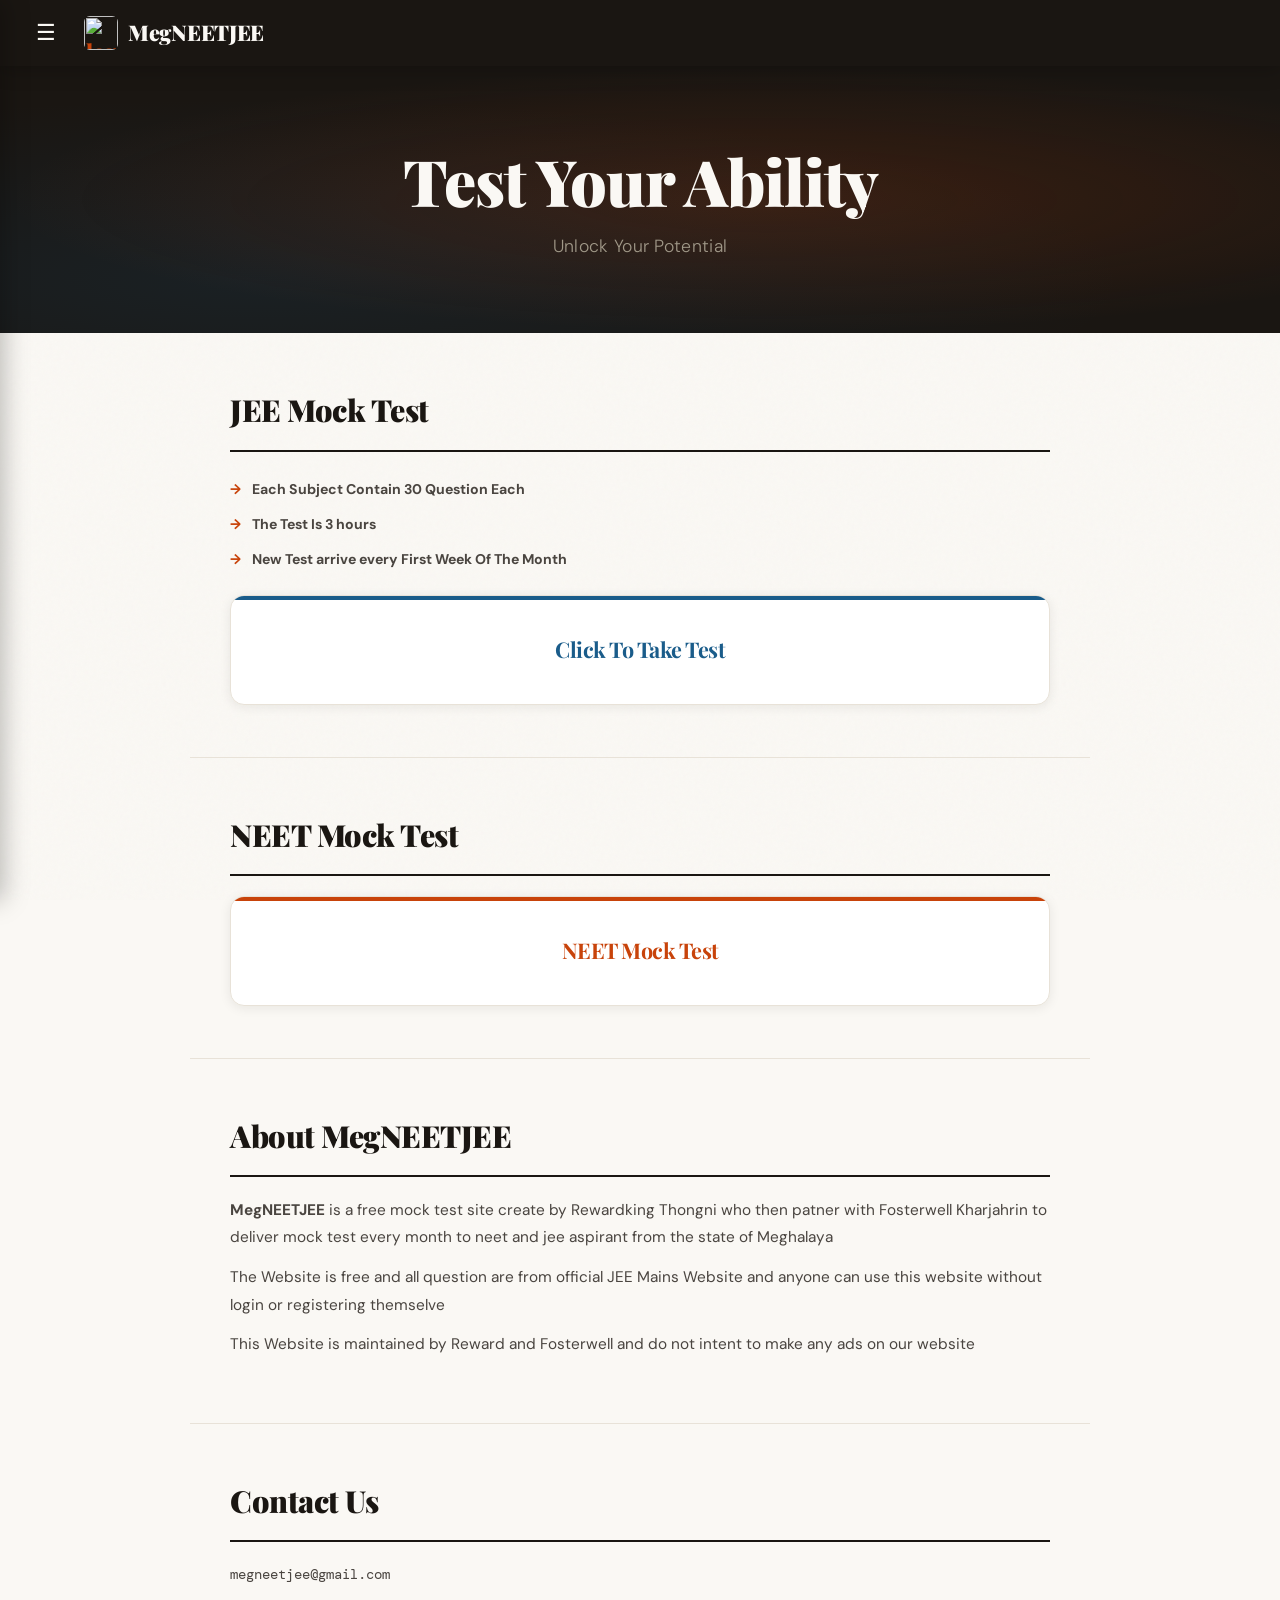
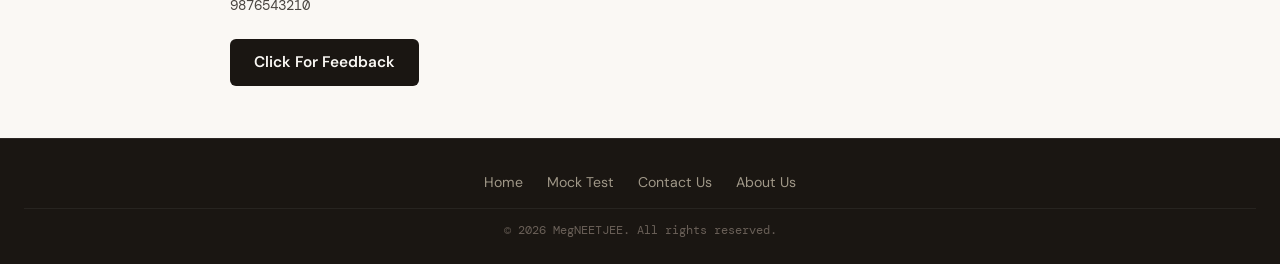
==== index.html @ 7ba114bb "Update index.html" ====
<meta name='viewport' content='width=device-width, initial-scale=1'/><!DOCTYPE html>
<html lang="en">
<head>
<link rel="stylesheet" href="shared.css"/>
<meta charset="UTF-8">
<meta name="viewport" content="width=device-width, initial-scale=1.0">
<title>MegNEETJEE</title>

<link rel="stylesheet" href="style.css">
</head>

<body>

<!-- Sidebar -->
<div id="sidebar" class="sidebar">
    <a href="#hero">Home</a>
    <a href="#mocktest">Mock Test</a>
    <a href="#about">About Us</a>
    <a href="#contact">Contact Us</a>
    <a href="privacy">Privacy Policy</a>
</div>

<!-- Navbar -->
<div class="navbar">
    <div class="hamburger" onclick="toggleMenu()">☰</div>

    <div class="logo">
        <img src="logo.png" alt="logo">
        <h2>MegNEETJEE</h2>
    </div>
</div>
<section id=hero class="hero">
<h1>Test Your Ability</h1>
<p> Unlock Your Potential</p>
</section>
<!-- MOCK TEST SECTION -->
<section id=mocktest class="section">
    <h2>JEE Mock Test</h2>
    <li><b>Each Subject Contain 30 Question Each</b></li>
    <li><b>The Test Is 3 hours </b></li>
    <li><b>New Test arrive every First Week Of The Month</b></li>
        <div class="card jee" onclick="location.href='JEE.html'">
            <h2>Click To Take Test</h2>
        </div>
 </section>
 <section class="section">
<h2>NEET Mock Test</h2>
        <div class="card neet" onclick="location.href='NEET.html'">
            <h2>NEET Mock Test</h2>
        </div>
 </section>
 <!--About -->
 <section id=about class="section">
 <h2> About MegNEETJEE</h2>
 <p><b>MegNEETJEE</b> is a free mock test site create by Rewardking Thongni who then patner with Fosterwell Kharjahrin to deliver mock test every month to neet and jee aspirant from the state of Meghalaya</p>
 <p> The Website is free and all question are from official JEE Mains Website and anyone can use this website without login or registering themselve</p>
 <p>This Website is maintained by Reward and Fosterwell and do not intent to make any ads on our website</p>
 </section>
 
 <section id=contact class="section">
 <h2>Contact Us </h2>
 <p>megneetjee@gmail.com</p>
 <p>9876543210</p>
 <a href="form">Click For Feedback</a>
 </section>

<!-- Footer -->
<footer class="footer">
<p>Home</p>
<p>Mock Test</p>
<p>Contact Us</p>
<p>About Us</p>
    <p>© 2026 MegNEETJEE. All rights reserved.</p>
</footer>
<script>
function toggleMenu() {
  let sidebar = document.getElementById("sidebar");
  sidebar.style.left = (sidebar.style.left === "0px") ? "-260px" : "0px";
}
</script>

</body>
</html>
---- shared.css ----
/* ═══════════════════════════════════════════════════════════
   shared.css — Fully Responsive Unified Stylesheet
   Covers: neet2025_quiz | jee_mains_2026 | notes
   Breakpoints (mobile-first):
     Base  : 0–479px     (small phones)
     sm    : 480px+      (large phones)
     md    : 768px+      (tablets)
     lg    : 1024px+     (laptops/desktops)
     xl    : 1280px+     (wide screens)
═══════════════════════════════════════════════════════════ */

/* ── GOOGLE FONTS ───────────────────────────────────────── */
@import url('https://fonts.googleapis.com/css2?family=Playfair+Display:wght@700;900&family=DM+Sans:wght@300;400;500;600&family=DM+Mono:wght@400;500&family=Crimson+Pro:ital,wght@0,400;0,600;0,700;1,400&family=JetBrains+Mono:wght@400;500&family=Nunito:wght@400;600;700;800&display=swap');


/* ══════════════════════════════════════════════════════════
   CSS CUSTOM PROPERTIES
   Light theme = JEE + Notes (default)
   Dark theme  = NEET quiz (add data-theme="dark" to <body>)
══════════════════════════════════════════════════════════ */
:root {
  /* colours */
  --bg:            #faf8f4;
  --surface:       #ffffff;
  --surface2:      #f4f0e8;
  --border:        #e8e2d8;
  --border2:       #d4cdc0;
  --ink:           #1a1612;
  --ink2:          #4a4540;
  --ink3:          #8a837a;
  --text:          #1a1612;
  --muted:         #8a837a;
  --accent:        #c8430a;
  --accent2:       #1a5c8a;
  --green:         #1a7a3c;
  --green-bg:      #f0faf4;
  --green-border:  #a8d8b8;
  --red:           #c8200a;
  --red-bg:        #fff4f2;
  --red-border:    #f0b0a0;
  --yellow:        #a06010;
  --yellow-bg:     #fdf8ee;
  --yellow-border: #e8d090;
  --math-bg:       #f4f0e8;
  --physics:       #1a5c8a;
  --chemistry:     #6a1a8a;
  --math:          #8a3a0a;
  --biology:       #1a7a3c;
  --jee:           #1a5c8a;
  --neet:          #c8430a;
  --shadow:        0 2px 12px rgba(26,22,18,0.08);
  --shadow-lg:     0 8px 32px rgba(26,22,18,0.12);

  /* spacing scale */
  --space-xs:  4px;
  --space-sm:  8px;
  --space-md:  16px;
  --space-lg:  24px;
  --space-xl:  40px;
  --space-2xl: 64px;

  /* fluid typography — scales between phone and desktop */
  --fs-xs:   clamp(0.65rem,  1.8vw, 0.72rem);
  --fs-sm:   clamp(0.78rem,  2vw,   0.88rem);
  --fs-base: clamp(0.88rem,  2.2vw, 0.96rem);
  --fs-md:   clamp(0.95rem,  2.4vw, 1.05rem);
  --fs-lg:   clamp(1.1rem,   3vw,   1.35rem);
  --fs-xl:   clamp(1.4rem,   4vw,   1.9rem);
  --fs-2xl:  clamp(2rem,     6vw,   3.5rem);
  --fs-3xl:  clamp(2.8rem,   8vw,   5rem);

  /* touch targets */
  --tap-min: 44px;

  /* border radius */
  --radius-sm:  6px;
  --radius-md:  10px;
  --radius-lg:  14px;

  /* header height (used for sticky offset) */
  --header-h: 60px;
}

[data-theme="dark"] {
  --bg:            #0d1117;
  --surface:       #161b22;
  --surface2:      #1c2128;
  --border:        #30363d;
  --border2:       #444c56;
  --ink:           #e6edf3;
  --ink2:          #c9d1d9;
  --ink3:          #7d8590;
  --text:          #e6edf3;
  --muted:         #7d8590;
  --accent:        #f0a500;
  --accent2:       #58a6ff;
  --green:         #3fb950;
  --green-bg:      rgba(63,185,80,0.12);
  --green-border:  rgba(63,185,80,0.3);
  --red:           #f85149;
  --red-bg:        rgba(248,81,73,0.12);
  --red-border:    rgba(248,81,73,0.3);
  --yellow:        #d29922;
  --yellow-bg:     rgba(210,153,34,0.1);
  --yellow-border: rgba(210,153,34,0.3);
  --math-bg:       #1c2128;
  --physics:       #58a6ff;
  --chemistry:     #bc8cff;
  --math:          #f0a500;
  --biology:       #56d364;
  --jee:           #58a6ff;
  --neet:          #f0a500;
  --shadow:        0 2px 12px rgba(0,0,0,0.4);
  --shadow-lg:     0 8px 32px rgba(0,0,0,0.5);
}


/* ══════════════════════════════════════════════════════════
   RESET
══════════════════════════════════════════════════════════ */
*, *::before, *::after {
  box-sizing: border-box;
  margin: 0;
  padding: 0;
}
html {
  /* prevent font size inflation on iOS */
  -webkit-text-size-adjust: 100%;
  text-size-adjust: 100%;
  scroll-behavior: smooth;
}
img, svg, video { display: block; max-width: 100%; }
button, input, select, textarea { font: inherit; }


/* ══════════════════════════════════════════════════════════
   BASE
══════════════════════════════════════════════════════════ */
body {
  background: var(--bg);
  color: var(--ink);
  font-family: 'DM Sans', 'Nunito', sans-serif;
  font-size: var(--fs-base);
  line-height: 1.65;
  min-height: 100vh;
  overflow-x: hidden;
}

/* Subtle grain texture — light only */
body::before {
  content: '';
  position: fixed;
  inset: 0;
  background-image: url("data:image/svg+xml,%3Csvg viewBox='0 0 256 256' xmlns='http://www.w3.org/2000/svg'%3E%3Cfilter id='noise'%3E%3CfeTurbulence type='fractalNoise' baseFrequency='0.9' numOctaves='4' stitchTiles='stitch'/%3E%3C/filter%3E%3Crect width='100%25' height='100%25' filter='url(%23noise)' opacity='0.025'/%3E%3C/svg%3E");
  pointer-events: none;
  z-index: 0;
}
[data-theme="dark"] body::before { display: none; }


/* ══════════════════════════════════════════════════════════
   SIDEBAR  (notes.html)
══════════════════════════════════════════════════════════ */
.sidebar {
  position: fixed;
  top: 0;
  left: -280px;
  width: 280px;
  height: 100vh;
  height: 100dvh; /* dynamic viewport on mobile browsers */
  background: var(--ink);
  z-index: 1000;
  display: flex;
  flex-direction: column;
  padding: 72px 0 32px;
  transition: left 0.28s ease;
  box-shadow: 4px 0 24px rgba(0,0,0,0.25);
  overflow-y: auto;
  -webkit-overflow-scrolling: touch;
}
.sidebar a {
  color: #e8e0d4;
  text-decoration: none;
  font-family: 'DM Sans', sans-serif;
  font-size: var(--fs-md);
  font-weight: 500;
  /* tall tap targets */
  padding: 14px 28px;
  min-height: var(--tap-min);
  display: flex;
  align-items: center;
  border-bottom: 1px solid rgba(255,255,255,0.06);
  transition: background 0.15s, color 0.15s, padding-left 0.2s;
  letter-spacing: 0.2px;
}
.sidebar a:hover,
.sidebar a:focus-visible {
  background: rgba(255,255,255,0.07);
  color: #e8a070;
  padding-left: 36px;
  outline: none;
}
.sidebar a:first-child { border-top: 1px solid rgba(255,255,255,0.06); }


/* ══════════════════════════════════════════════════════════
   NAVBAR  (notes.html)
══════════════════════════════════════════════════════════ */
.navbar {
  position: sticky;
  top: 0;
  z-index: 900;
  background: var(--ink);
  height: var(--header-h);
  display: flex;
  align-items: center;
  padding: 0 var(--space-lg);
  gap: var(--space-md);
  box-shadow: 0 2px 20px rgba(0,0,0,0.25);
}

.hamburger {
  font-size: 1.4rem;
  color: #faf8f4;
  cursor: pointer;
  /* big tap target */
  width: var(--tap-min);
  height: var(--tap-min);
  display: flex;
  align-items: center;
  justify-content: center;
  border-radius: var(--radius-sm);
  transition: background 0.15s;
  user-select: none;
  flex-shrink: 0;
}
.hamburger:hover { background: rgba(255,255,255,0.1); }


/* ══════════════════════════════════════════════════════════
   HEADER  (quiz files)
══════════════════════════════════════════════════════════ */
header {
  background: var(--surface);
  border-bottom: 1px solid var(--border);
  padding: 0 var(--space-lg);
  display: flex;
  align-items: center;
  justify-content: space-between;
  position: sticky;
  top: 0;
  z-index: 200;
  height: var(--header-h);
  box-shadow: 0 2px 20px rgba(0,0,0,0.1);
  gap: var(--space-sm);
}
[data-theme="dark"] header { box-shadow: none; }
.jee-header {
  background: var(--ink);
  color: #faf8f4;
  box-shadow: 0 2px 20px rgba(0,0,0,0.25);
}


/* ══════════════════════════════════════════════════════════
   LOGO
══════════════════════════════════════════════════════════ */
.logo {
  font-family: 'Playfair Display', 'Crimson Pro', serif;
  font-size: var(--fs-lg);
  font-weight: 900;
  letter-spacing: -0.5px;
  color: var(--accent);
  display: flex;
  align-items: center;
  gap: 10px;
  flex-shrink: 0;
}
.logo em    { font-style: normal; color: #e8a070; }
.logo span  { color: var(--text); }
.logo img   { height: 34px; width: 34px; border-radius: var(--radius-sm); object-fit: cover; flex-shrink: 0; }
.logo h2 {
  font-family: 'Playfair Display', serif;
  font-size: var(--fs-lg);
  font-weight: 900;
  color: #faf8f4;
  letter-spacing: -0.3px;
  border: none; padding: 0; margin: 0;
  white-space: nowrap;
}
.logo h2 span { color: #e8a070; }

.header-meta {
  font-family: 'DM Mono', monospace;
  font-size: var(--fs-xs);
  color: #a09888;
  letter-spacing: 0.5px;
  text-align: right;
  line-height: 1.5;
}


/* ══════════════════════════════════════════════════════════
   SCORE CHIPS / STRIPS
══════════════════════════════════════════════════════════ */
.header-right {
  display: flex;
  align-items: center;
  gap: var(--space-md);
  flex-shrink: 0;
}

.scoreboard-mini {
  display: flex;
  gap: var(--space-sm);
  font-family: 'JetBrains Mono', 'DM Mono', monospace;
  font-size: var(--fs-xs);
}

.score-strip         { display: none; gap: var(--space-md); align-items: center; }
.score-strip.visible { display: flex; }

.score-chip {
  padding: 4px 10px;
  min-height: 28px;
  border-radius: var(--radius-sm);
  border: 1px solid var(--border);
  background: var(--surface2);
  font-family: 'DM Mono', 'JetBrains Mono', monospace;
  font-size: var(--fs-xs);
  font-weight: 500;
  display: inline-flex;
  align-items: center;
  white-space: nowrap;
}
.score-chip.green { border-color: var(--green); color: var(--green); }
.score-chip.red   { border-color: var(--red);   color: var(--red);   }
.score-chip.total { border-color: var(--accent); color: var(--accent); }
.chip-g { background: var(--green-bg); color: var(--green); border: 1px solid var(--green-border); }
.chip-r { background: var(--red-bg);   color: var(--red);   border: 1px solid var(--red-border);   }
.chip-t { background: #e8f0f8; color: var(--accent2); border: 1px solid #b0c8e0; }


/* ══════════════════════════════════════════════════════════
   PROGRESS BAR
══════════════════════════════════════════════════════════ */
.progress-wrap,
.progress-bar-wrap {
  position: sticky;
  top: var(--header-h);
  z-index: 190;
  background: var(--bg);
  border-bottom: 1px solid var(--border);
  padding: 5px 0;
}
.progress-track {
  height: 4px;
  background: var(--border2);
  border-radius: 4px;
  overflow: hidden;
  margin: 0 var(--space-lg);
}
.progress-fill {
  height: 100%;
  background: linear-gradient(90deg, var(--accent2), var(--accent));
  border-radius: 4px;
  transition: width 0.4s ease;
  width: 0%;
}


/* ══════════════════════════════════════════════════════════
   LAYOUT / CONTAINER
══════════════════════════════════════════════════════════ */
.container {
  max-width: 900px;
  margin: 0 auto;
  /* bottom padding accounts for fixed submit bar */
  padding: var(--space-xl) var(--space-lg) 100px;
  position: relative;
  z-index: 1;
}

.section {
  position: relative;
  z-index: 1;
  max-width: 860px;
  margin: 0 auto;
  padding: var(--space-xl) var(--space-lg);
}
.section + .section { border-top: 1px solid var(--border); }

.section h2 {
  font-family: 'Playfair Display', serif;
  font-size: var(--fs-xl);
  font-weight: 900;
  color: var(--ink);
  letter-spacing: -0.5px;
  margin-bottom: 20px;
  padding-bottom: 14px;
  border-bottom: 2px solid var(--ink);
}
.section p {
  color: var(--ink2);
  font-size: var(--fs-base);
  line-height: 1.8;
  margin-bottom: 12px;
}
.section li {
  list-style: none;
  color: var(--ink2);
  font-size: var(--fs-sm);
  padding: 6px 0 6px 22px;
  position: relative;
}
.section li::before {
  content: '→';
  position: absolute;
  left: 0;
  color: var(--accent);
  font-weight: 700;
}


/* ══════════════════════════════════════════════════════════
   HERO  (notes.html)
══════════════════════════════════════════════════════════ */
.hero {
  position: relative;
  z-index: 1;
  background: var(--ink);
  color: #faf8f4;
  padding: clamp(48px, 10vw, 80px) var(--space-lg) clamp(40px, 8vw, 72px);
  text-align: center;
  overflow: hidden;
}
.hero::before {
  content: '';
  position: absolute;
  inset: 0;
  background: radial-gradient(ellipse at 60% 50%, rgba(200,67,10,0.18) 0%, transparent 70%),
              radial-gradient(ellipse at 20% 80%, rgba(26,92,138,0.15) 0%, transparent 60%);
  pointer-events: none;
}
.hero h1 {
  font-family: 'Playfair Display', serif;
  font-size: clamp(2rem, 6vw, 4rem);
  font-weight: 900;
  letter-spacing: -1px;
  line-height: 1.1;
  margin-bottom: 16px;
  position: relative;
}
.hero p {
  font-size: clamp(0.95rem, 2.5vw, 1.1rem);
  color: #a09888;
  font-weight: 300;
  letter-spacing: 0.3px;
  position: relative;
}


/* ══════════════════════════════════════════════════════════
   SECTION HEADING  (quiz files)
══════════════════════════════════════════════════════════ */
.section-heading,
.section-head {
  display: flex;
  flex-wrap: wrap;
  align-items: center;
  gap: 10px;
  margin: clamp(28px, 6vw, 48px) 0 clamp(16px, 4vw, 28px);
  padding-bottom: 14px;
  border-bottom: 2px solid var(--ink);
}
.section-heading h2,
.section-head h2 {
  font-family: 'Playfair Display', 'Crimson Pro', serif;
  font-size: var(--fs-xl);
  font-weight: 900;
  color: var(--ink);
  letter-spacing: -0.5px;
  border: none; padding: 0; margin: 0;
}

/* pills / badges */
.pill,
.section-badge {
  font-family: 'DM Mono', 'JetBrains Mono', monospace;
  font-size: var(--fs-xs);
  font-weight: 500;
  padding: 3px 9px;
  border-radius: 3px;
  letter-spacing: 0.8px;
  text-transform: uppercase;
  white-space: nowrap;
}
.pill-physics,   .badge-physics   { background: rgba(88,166,255,0.1);  color: var(--physics);   border: 1px solid rgba(88,166,255,0.3);  }
.pill-chemistry, .badge-chemistry { background: rgba(188,140,255,0.1); color: var(--chemistry); border: 1px solid rgba(188,140,255,0.3); }
.pill-biology                     { background: rgba(86,211,100,0.1);  color: var(--biology);   border: 1px solid rgba(86,211,100,0.3);  }
.badge-math                       { background: #fdeee0; color: var(--math); border: 1px solid #f0c8a0; }

.subsection-label {
  font-family: 'DM Mono', monospace;
  font-size: var(--fs-xs);
  font-weight: 500;
  color: var(--ink3);
  letter-spacing: 1px;
  text-transform: uppercase;
  margin: 24px 0 10px;
  padding: 6px 0;
  border-bottom: 1px solid var(--border);
}


/* ══════════════════════════════════════════════════════════
   QUESTION CARD
══════════════════════════════════════════════════════════ */
.q-card {
  background: var(--surface);
  border: 1.5px solid var(--border);
  border-radius: var(--radius-md);
  padding: clamp(16px, 3.5vw, 26px);
  margin-bottom: 12px;
  box-shadow: var(--shadow);
  transition: border-color 0.2s, box-shadow 0.2s;
  position: relative;
}
.q-card:hover        { border-color: var(--border2); box-shadow: var(--shadow-lg); }
.q-card.answered     { border-color: var(--border2); }
.q-card.integer-type { border-left: 3px solid var(--accent2); }

.q-number {
  font-family: 'DM Mono', 'JetBrains Mono', monospace;
  font-size: var(--fs-xs);
  font-weight: 500;
  color: var(--muted);
  letter-spacing: 0.8px;
  text-transform: uppercase;
  margin-bottom: 8px;
  display: flex;
  flex-wrap: wrap;
  gap: 6px;
  align-items: center;
}

.q-type-tag {
  padding: 2px 6px;
  border-radius: 3px;
  font-size: var(--fs-xs);
  letter-spacing: 0.5px;
}
.tag-mcq { background: #e8f0f8; color: var(--physics); }
.tag-int { background: #fdeee0; color: var(--math);    }

.q-text {
  font-size: var(--fs-base);
  color: var(--ink);
  margin-bottom: 16px;
  line-height: 1.75;
  white-space: pre-line;
  /* prevent long math strings from overflowing */
  overflow-wrap: break-word;
  word-break: break-word;
}
.q-text .math {
  font-family: 'JetBrains Mono', 'DM Mono', monospace;
  background: var(--surface2);
  padding: 1px 5px;
  border-radius: 4px;
  font-size: 0.88em;
  /* allow horizontal scroll on tiny screens */
  overflow-x: auto;
  display: inline-block;
  max-width: 100%;
}


/* ══════════════════════════════════════════════════════════
   DIAGRAM PLACEHOLDER
══════════════════════════════════════════════════════════ */
.diagram-placeholder,
.diagram-box {
  background: var(--surface2);
  border: 1px dashed var(--border2);
  border-radius: var(--radius-sm);
  padding: 16px 18px;
  margin-bottom: 14px;
  display: flex;
  align-items: center;
  justify-content: center;
  gap: 8px;
  color: var(--muted);
  font-size: var(--fs-sm);
  font-family: 'DM Mono', monospace;
  text-align: center;
  min-height: 56px;
}


/* ══════════════════════════════════════════════════════════
   OPTIONS
══════════════════════════════════════════════════════════ */
.options,
.options-grid {
  display: flex;
  flex-direction: column;
  gap: 8px;
}

.option-btn,
.opt-btn {
  display: flex;
  align-items: flex-start;
  gap: 10px;
  /* minimum tap target */
  padding: clamp(10px, 2.5vw, 13px) clamp(12px, 3vw, 16px);
  min-height: var(--tap-min);
  border-radius: var(--radius-sm);
  border: 1.5px solid var(--border);
  background: var(--surface2);
  cursor: pointer;
  text-align: left;
  color: var(--ink);
  font-family: 'DM Sans', 'Nunito', sans-serif;
  font-size: var(--fs-base);
  line-height: 1.55;
  width: 100%;
  transition: all 0.15s;
  /* improve touch response */
  -webkit-tap-highlight-color: transparent;
  touch-action: manipulation;
}
.option-btn:hover:not(:disabled),
.opt-btn:hover:not(:disabled)     { border-color: var(--accent2); background: rgba(88,166,255,0.06); }

.option-btn.selected,
.opt-btn.selected                 { border-color: var(--accent2); background: rgba(88,166,255,0.08); }

.option-btn.correct,
.opt-btn.correct                  { border-color: var(--green) !important; background: var(--green-bg) !important; color: var(--green) !important; }

.option-btn.wrong,
.opt-btn.wrong                    { border-color: var(--red) !important; background: var(--red-bg) !important; color: var(--red) !important; }

.option-btn.reveal-correct,
.opt-btn.reveal                   { border-color: var(--green) !important; background: var(--green-bg) !important; }

.option-btn:disabled,
.opt-btn:disabled                 { cursor: default; }

.opt-label {
  font-family: 'DM Mono', 'JetBrains Mono', monospace;
  font-size: var(--fs-xs);
  font-weight: 600;
  color: var(--muted);
  min-width: 20px;
  padding-top: 2px;
  flex-shrink: 0;
}
.option-btn.correct .opt-label,
.opt-btn.correct .opt-label       { color: var(--green); }
.option-btn.wrong .opt-label,
.opt-btn.wrong .opt-label         { color: var(--red);   }
.option-btn.reveal-correct .opt-label,
.opt-btn.reveal .opt-label        { color: var(--green); }


/* ══════════════════════════════════════════════════════════
   INTEGER INPUT  (JEE)
══════════════════════════════════════════════════════════ */
.int-input-wrap {
  display: flex;
  align-items: center;
  gap: 12px;
  margin-top: 6px;
  flex-wrap: wrap;
}
.int-input {
  font-family: 'DM Mono', monospace;
  font-size: 1.05rem;
  width: clamp(110px, 30vw, 140px);
  padding: 10px 14px;
  min-height: var(--tap-min);
  border: 1.5px solid var(--border2);
  border-radius: var(--radius-sm);
  background: var(--bg);
  color: var(--ink);
  outline: none;
  transition: border-color 0.15s;
  -webkit-appearance: none;
}
.int-input:focus          { border-color: var(--accent2); }
.int-input:disabled       { opacity: 0.7; cursor: not-allowed; }
.int-input.int-correct    { border-color: var(--green); background: var(--green-bg); color: var(--green); }
.int-input.int-wrong      { border-color: var(--red);   background: var(--red-bg);   color: var(--red);   }


/* ══════════════════════════════════════════════════════════
   ANSWER FEEDBACK
══════════════════════════════════════════════════════════ */
.answer-feedback,
.q-feedback {
  display: none;
  margin-top: 10px;
  padding: 9px 13px;
  border-radius: var(--radius-sm);
  font-size: var(--fs-sm);
  font-weight: 600;
  line-height: 1.4;
}
.answer-feedback.show,
.q-feedback.show        { display: block; }

.answer-feedback.correct-fb,
.fb-correct             { background: var(--green-bg);  color: var(--green);  border: 1px solid var(--green-border);  }
.answer-feedback.wrong-fb,
.fb-wrong               { background: var(--red-bg);    color: var(--red);    border: 1px solid var(--red-border);    }
.answer-feedback.skip-fb,
.fb-skip                { background: var(--yellow-bg); color: var(--yellow); border: 1px solid var(--yellow-border); }


/* ══════════════════════════════════════════════════════════
   RESULT PANEL
══════════════════════════════════════════════════════════ */
.result-panel {
  display: none;
  background: var(--surface);
  border: 2px solid var(--accent);
  border-radius: var(--radius-lg);
  padding: clamp(20px, 5vw, 40px);
  margin: 0 0 40px;
  box-shadow: var(--shadow-lg);
  text-align: center;
}
.result-panel.show { display: block; }

.result-header             { text-align: center; margin-bottom: 24px; }
.result-header h2 {
  font-family: 'Playfair Display', 'Crimson Pro', serif;
  font-size: var(--fs-xl);
  font-weight: 900;
  color: var(--accent);
  margin-bottom: 6px;
  border: none; padding: 0;
}
.result-header p {
  font-family: 'DM Mono', monospace;
  font-size: var(--fs-xs);
  color: var(--muted);
  letter-spacing: 0.5px;
  text-transform: uppercase;
}

/* big score number */
.score-display,
.final-score {
  font-family: 'Playfair Display', 'JetBrains Mono', serif;
  font-size: var(--fs-3xl);
  font-weight: 900;
  line-height: 1;
  color: var(--ink);
  margin: 12px 0;
}
.score-denom,
.out-of {
  font-family: 'DM Mono', 'JetBrains Mono', monospace;
  font-size: var(--fs-sm);
  color: var(--muted);
  margin-bottom: 20px;
}

/* score progress bar */
.score-bar-wrap,
.percentile-bar {
  background: var(--border);
  height: 10px;
  border-radius: 8px;
  margin: 16px 0 8px;
  overflow: hidden;
}
.score-bar-fill,
.percentile-fill {
  height: 100%;
  background: linear-gradient(90deg, var(--green), var(--accent2));
  border-radius: 8px;
  transition: width 1.2s ease;
  width: 0%;
}

/* stats grid — auto-responsive columns */
.stats-grid,
.result-grid {
  display: grid;
  grid-template-columns: repeat(auto-fit, minmax(100px, 1fr));
  gap: 10px;
  margin: 20px 0 16px;
}
.stat-box,
.result-stat {
  background: var(--surface2);
  border: 1px solid var(--border);
  border-radius: var(--radius-sm);
  padding: clamp(10px, 2.5vw, 16px);
  text-align: center;
}
.stat-label,
.result-stat .label {
  font-family: 'DM Mono', 'JetBrains Mono', monospace;
  font-size: var(--fs-xs);
  color: var(--muted);
  text-transform: uppercase;
  letter-spacing: 0.8px;
  font-weight: 700;
  margin-bottom: 5px;
}
.stat-val,
.result-stat .value {
  font-family: 'Playfair Display', 'JetBrains Mono', serif;
  font-size: clamp(1.3rem, 4vw, 1.7rem);
  font-weight: 700;
  line-height: 1;
}
.sv-g, .value.g { color: var(--green);  }
.sv-r, .value.r { color: var(--red);    }
.sv-y, .value.y { color: var(--yellow); }
.sv-b           { color: var(--accent2); }

/* reset button */
.btn-reset {
  display: block;
  margin: 16px auto 0;
  background: transparent;
  color: var(--accent);
  border: 1px solid var(--accent);
  padding: 11px 32px;
  min-height: var(--tap-min);
  border-radius: var(--radius-sm);
  font-family: 'DM Sans', 'Nunito', sans-serif;
  font-size: var(--fs-base);
  font-weight: 700;
  cursor: pointer;
  transition: background 0.15s, opacity 0.15s;
  touch-action: manipulation;
}
.btn-reset:hover { background: rgba(200,67,10,0.1); }


/* ══════════════════════════════════════════════════════════
   SUBMIT BAR
══════════════════════════════════════════════════════════ */
.submit-bar {
  position: fixed;
  bottom: 0; left: 0; right: 0;
  background: var(--ink);
  border-top: 1px solid var(--border);
  /* safe area for iPhones with home bar */
  padding: 12px clamp(16px, 4vw, 28px) max(12px, env(safe-area-inset-bottom));
  display: flex;
  align-items: center;
  justify-content: space-between;
  gap: var(--space-sm);
  z-index: 200;
  box-shadow: 0 -4px 24px rgba(0,0,0,0.15);
}

.attempted-count,
.attempt-info {
  font-family: 'DM Mono', 'JetBrains Mono', monospace;
  font-size: var(--fs-sm);
  color: #a09888;
  white-space: nowrap;
}
.attempted-count strong,
.attempt-info strong { color: #faf8f4; }

.btn-submit {
  background: var(--accent);
  color: #fff;
  border: none;
  padding: 11px clamp(20px, 5vw, 40px);
  min-height: var(--tap-min);
  border-radius: var(--radius-sm);
  font-family: 'DM Sans', 'Nunito', sans-serif;
  font-size: var(--fs-base);
  font-weight: 800;
  cursor: pointer;
  letter-spacing: 0.3px;
  transition: opacity 0.15s, transform 0.1s;
  white-space: nowrap;
  touch-action: manipulation;
  -webkit-tap-highlight-color: transparent;
}
.btn-submit:hover    { opacity: 0.9; transform: translateY(-1px); }
.btn-submit:active   { transform: translateY(0); }
.btn-submit:disabled { opacity: 0.4; cursor: not-allowed; transform: none; }


/* ══════════════════════════════════════════════════════════
   CARDS  (notes.html)
══════════════════════════════════════════════════════════ */
.card {
  background: var(--surface);
  border: 1.5px solid var(--border);
  border-radius: var(--radius-lg);
  padding: clamp(20px, 5vw, 36px) clamp(16px, 4vw, 28px);
  margin-top: 18px;
  cursor: pointer;
  transition: all 0.2s ease;
  box-shadow: var(--shadow);
  position: relative;
  overflow: hidden;
  text-align: center;
  touch-action: manipulation;
}
.card::before {
  content: '';
  position: absolute;
  top: 0; left: 0; right: 0;
  height: 4px;
  border-radius: var(--radius-lg) var(--radius-lg) 0 0;
}
.card.jee::before  { background: var(--jee);  }
.card.neet::before { background: var(--neet); }
.card:hover        { transform: translateY(-3px); box-shadow: var(--shadow-lg); border-color: var(--border2); }
.card.jee:hover    { border-color: var(--jee);  }
.card.neet:hover   { border-color: var(--neet); }
.card h2 {
  font-family: 'Playfair Display', serif;
  font-size: var(--fs-lg);
  font-weight: 700;
  border: none; padding: 0; margin: 0;
  color: var(--ink);
}
.card.jee h2   { color: var(--jee);  }
.card.neet h2  { color: var(--neet); }
.card p        { margin-top: 8px; font-size: var(--fs-sm); color: var(--ink3); }


/* ══════════════════════════════════════════════════════════
   CONTACT  (notes.html)
══════════════════════════════════════════════════════════ */
#contact p {
  font-family: 'DM Mono', monospace;
  font-size: var(--fs-sm);
  color: var(--ink2);
  margin-bottom: 6px;
}
#contact a {
  display: inline-flex;
  align-items: center;
  justify-content: center;
  margin-top: 14px;
  padding: 11px 24px;
  min-height: var(--tap-min);
  background: var(--ink);
  color: #faf8f4;
  text-decoration: none;
  border-radius: var(--radius-sm);
  font-size: var(--fs-base);
  font-weight: 600;
  transition: opacity 0.15s, transform 0.1s;
  touch-action: manipulation;
}
#contact a:hover { opacity: 0.85; transform: translateY(-1px); }


/* ══════════════════════════════════════════════════════════
   FOOTER  (notes.html)
══════════════════════════════════════════════════════════ */
.footer {
  position: relative;
  z-index: 1;
  background: var(--ink);
  color: #a09888;
  padding: clamp(20px, 4vw, 32px) var(--space-lg) clamp(16px, 3vw, 24px);
  display: flex;
  flex-wrap: wrap;
  gap: 10px 24px;
  align-items: center;
  justify-content: center;
  font-family: 'DM Sans', sans-serif;
  font-size: var(--fs-sm);
  border-top: 1px solid rgba(255,255,255,0.08);
}
.footer p           { color: #a09888; transition: color 0.15s; cursor: default; }
.footer p:hover     { color: #e8a070; }
.footer p:last-child {
  width: 100%;
  text-align: center;
  font-family: 'DM Mono', monospace;
  font-size: var(--fs-xs);
  color: #6a6058;
  padding-top: 12px;
  border-top: 1px solid rgba(255,255,255,0.06);
  margin-top: 4px;
}


/* ══════════════════════════════════════════════════════════
   RESPONSIVE BREAKPOINTS  (mobile-first)

   Base  = 0–479px   (small phones — already covered above)
   sm    = 480px+    (large phones)
   md    = 768px+    (tablets)
   lg    = 1024px+   (laptops / desktops)
   xl    = 1280px+   (wide screens)
══════════════════════════════════════════════════════════ */

/* ── sm: large phones (480px+) ───────────────────────── */
@media (min-width: 480px) {
  :root { --header-h: 62px; }

  .stats-grid,
  .result-grid { grid-template-columns: repeat(3, 1fr); }

  .scoreboard-mini { font-size: 0.76rem; }
}

/* ── md: tablets (768px+) ────────────────────────────── */
@media (min-width: 768px) {
  :root { --header-h: 64px; }

  .container    { padding: var(--space-xl) var(--space-xl) 100px; }
  .section      { padding: clamp(40px, 6vw, 52px) var(--space-xl); }
  .progress-track { margin: 0 var(--space-xl); }

  .score-strip.visible { display: flex; }

  /* two-column option layout for wider tablets if desired */
  /* (commented out — single column reads better for exams) */
  /* .options, .options-grid { display: grid; grid-template-columns: 1fr 1fr; } */

  .stats-grid,
  .result-grid { gap: 14px; }

  .sidebar { width: 280px; }
}

/* ── lg: laptops / desktops (1024px+) ────────────────── */
@media (min-width: 1024px) {
  :root { --header-h: 66px; }

  body { font-size: 15px; }

  .container    { padding: var(--space-xl) var(--space-lg) 100px; }

  header        { padding: 0 var(--space-xl); }

  .scoreboard-mini { display: flex; }

  .q-card       { padding: 26px 28px; }

  .card:hover   { transform: translateY(-4px); }

  /* desktop: show sidebar inline if desired (opt-in) */
}

/* ── xl: wide screens (1280px+) ──────────────────────── */
@media (min-width: 1280px) {
  .container  { max-width: 960px; }
  .section    { max-width: 900px; }
}


/* ══════════════════════════════════════════════════════════
   ACCESSIBILITY & FOCUS STYLES
══════════════════════════════════════════════════════════ */
:focus-visible {
  outline: 2px solid var(--accent2);
  outline-offset: 3px;
  border-radius: 4px;
}
/* remove focus ring for mouse users */
:focus:not(:focus-visible) { outline: none; }

/* reduce motion for users who prefer it */
@media (prefers-reduced-motion: reduce) {
  *, *::before, *::after {
    animation-duration: 0.01ms !important;
    transition-duration: 0.01ms !important;
  }
  .score-bar-fill,
  .percentile-fill { transition: none; }
}
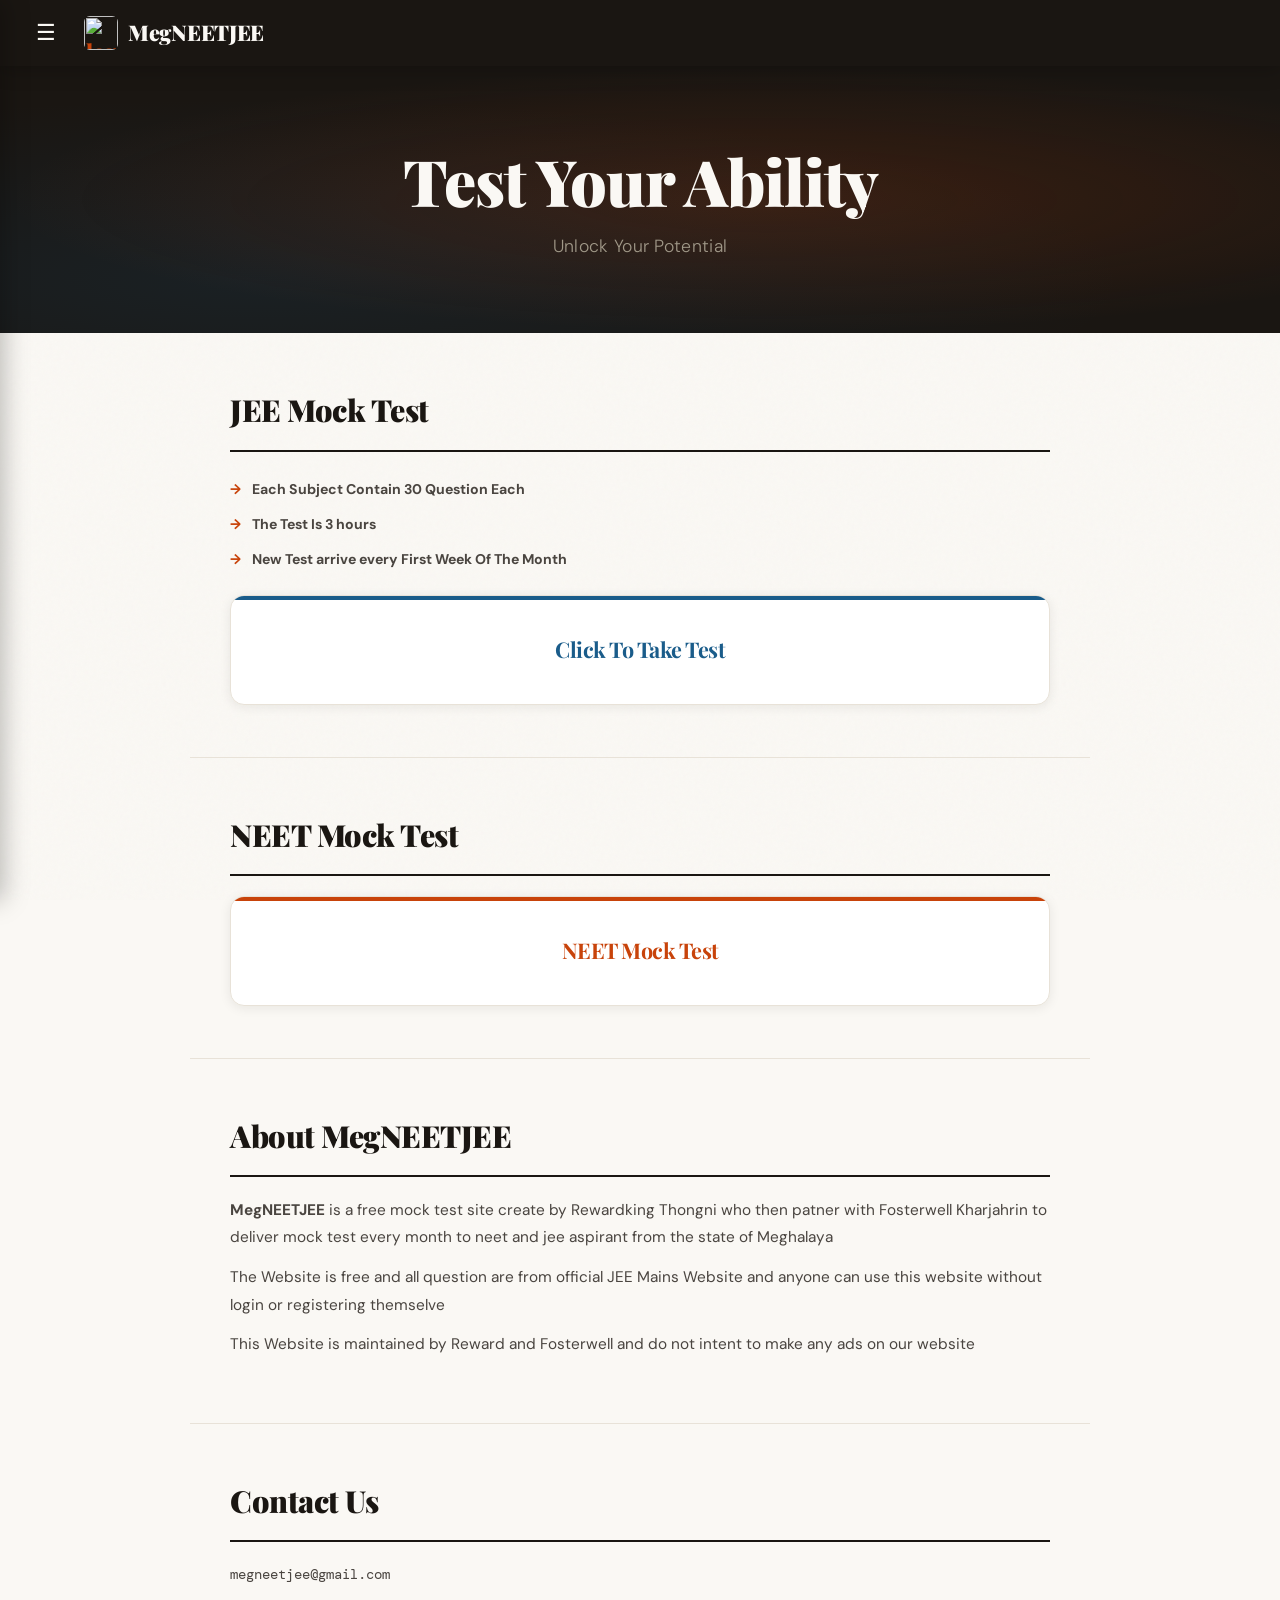
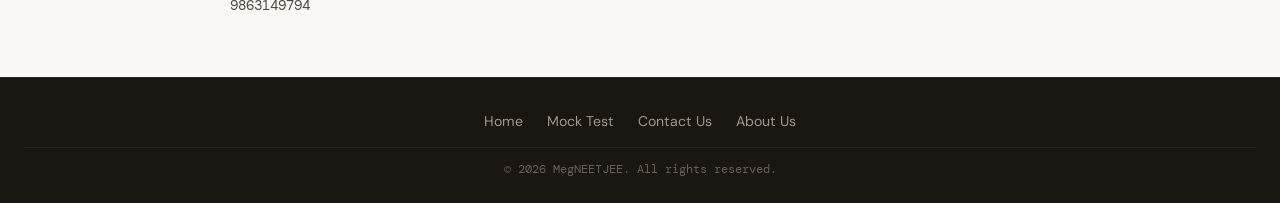
==== commit e6da7789: "Change phone number and feedback link in contact section Updated contact information in the contact " ====
--- a/index.html
+++ b/index.html
@@ -60,8 +60,7 @@
  <section id=contact class="section">
  <h2>Contact Us </h2>
  <p>megneetjee@gmail.com</p>
- <p>9876543210</p>
- <a href="form">Click For Feedback</a>
+ <p>9863149794</p>
  </section>
 
 <!-- Footer -->
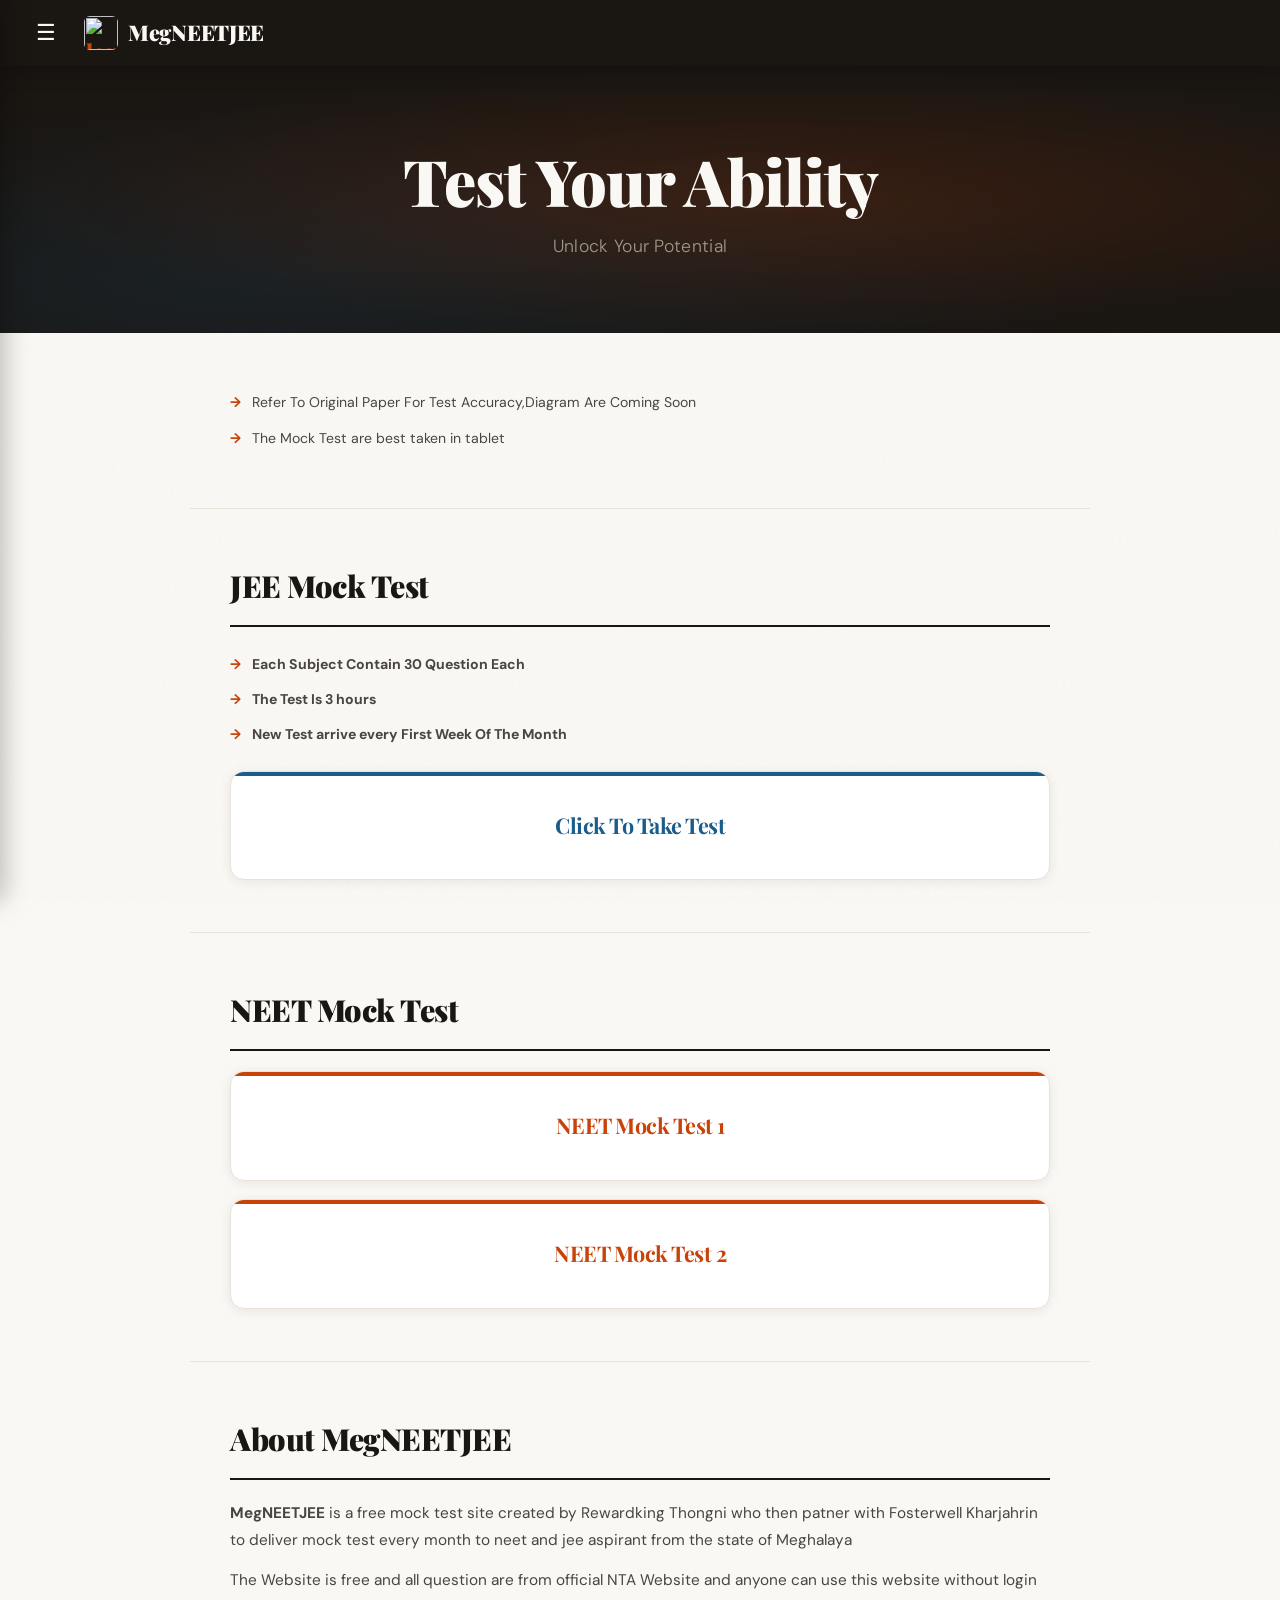
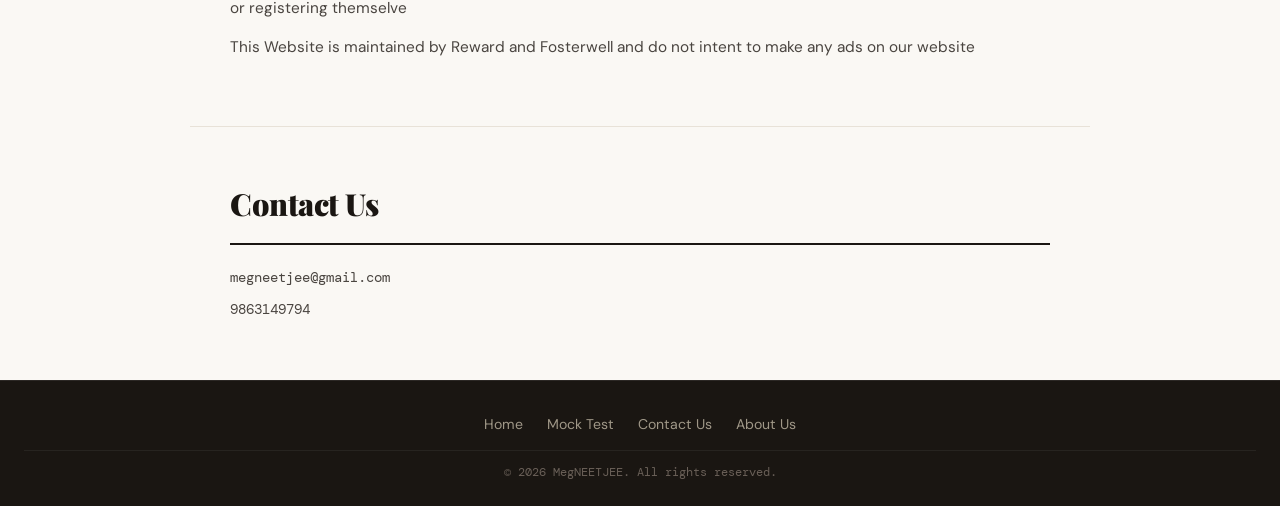
==== commit b9ebab31: "Fix typos and update information in index.html Updated text for accuracy and corrected typos in the " ====
--- a/index.html
+++ b/index.html
@@ -33,6 +33,10 @@
 <h1>Test Your Ability</h1>
 <p> Unlock Your Potential</p>
 </section>
+<section class='section'>
+    <li>Refer To Original Paper For Test Accuracy,Diagram Are Coming Soon</li>
+    <li>The Mock Test are best taken in tablet </li>
+</section>
 <!-- MOCK TEST SECTION -->
 <section id=mocktest class="section">
     <h2>JEE Mock Test</h2>
@@ -46,14 +50,17 @@
  <section class="section">
 <h2>NEET Mock Test</h2>
         <div class="card neet" onclick="location.href='NEET.html'">
-            <h2>NEET Mock Test</h2>
+            <h2>NEET Mock Test 1</h2>
+        </div>
+        <div class="card neet" onclick="location.href='NEET24.html'">
+            <h2>NEET Mock Test 2</h2>
         </div>
  </section>
  <!--About -->
  <section id=about class="section">
  <h2> About MegNEETJEE</h2>
- <p><b>MegNEETJEE</b> is a free mock test site create by Rewardking Thongni who then patner with Fosterwell Kharjahrin to deliver mock test every month to neet and jee aspirant from the state of Meghalaya</p>
- <p> The Website is free and all question are from official JEE Mains Website and anyone can use this website without login or registering themselve</p>
+ <p><b>MegNEETJEE</b> is a free mock test site created by Rewardking Thongni who then patner with Fosterwell Kharjahrin to deliver mock test every month to neet and jee aspirant from the state of Meghalaya</p>
+ <p> The Website is free and all question are from official NTA Website and anyone can use this website without login or registering themselve</p>
  <p>This Website is maintained by Reward and Fosterwell and do not intent to make any ads on our website</p>
  </section>
  
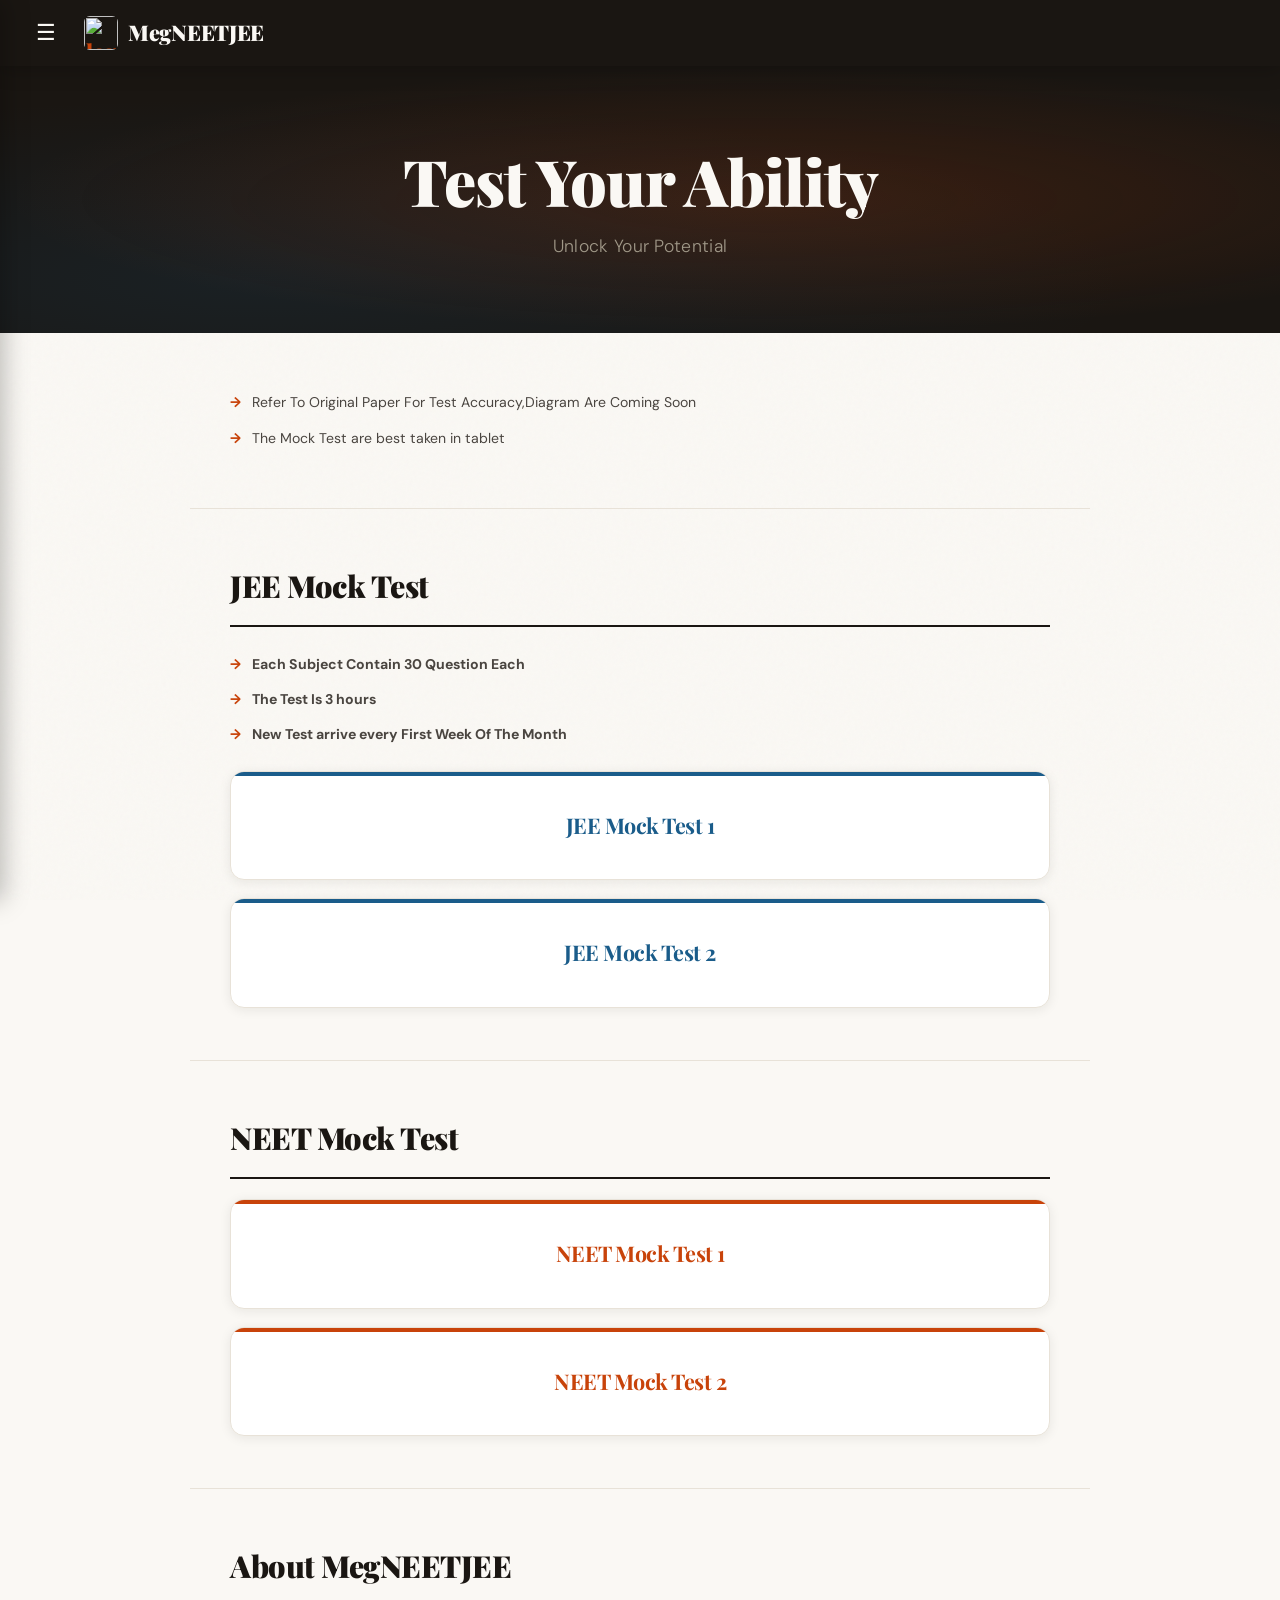
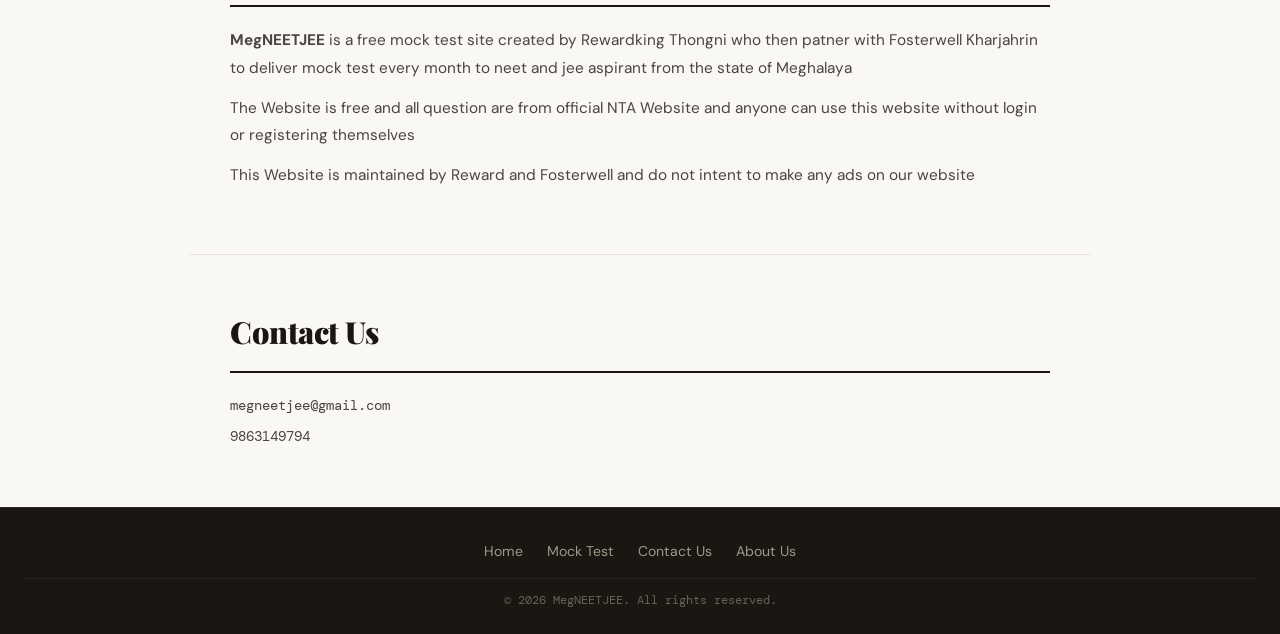
==== commit f53059da: "Update JEE mock test titles and fix typos Corrected spelling errors in the text." ====
--- a/index.html
+++ b/index.html
@@ -7,6 +7,16 @@
 <title>MegNEETJEE</title>
 
 <link rel="stylesheet" href="style.css">
+    <link rel="manifest" href="/MegNEETJEE-2/manifest.json" />
+<meta name="theme-color" content="#6366f1" />
+
+<script>
+  if ('serviceWorker' in navigator) {
+    navigator.serviceWorker.register('/MegNEETJEE-2/service-worker.js')
+      .then(() => console.log('SW registered'))
+      .catch(err => console.log('SW error:', err));
+  }
+</script>
 </head>
 
 <body>
@@ -44,7 +54,10 @@
     <li><b>The Test Is 3 hours </b></li>
     <li><b>New Test arrive every First Week Of The Month</b></li>
         <div class="card jee" onclick="location.href='JEE.html'">
-            <h2>Click To Take Test</h2>
+            <h2>JEE Mock Test 1</h2>
+        </div>
+        <div class="card jee" onclick="location.href='JEE2.html'">
+            <h2>JEE Mock Test 2</h2>
         </div>
  </section>
  <section class="section">
@@ -60,7 +73,7 @@
  <section id=about class="section">
  <h2> About MegNEETJEE</h2>
  <p><b>MegNEETJEE</b> is a free mock test site created by Rewardking Thongni who then patner with Fosterwell Kharjahrin to deliver mock test every month to neet and jee aspirant from the state of Meghalaya</p>
- <p> The Website is free and all question are from official NTA Website and anyone can use this website without login or registering themselve</p>
+ <p> The Website is free and all question are from official NTA Website and anyone can use this website without login or registering themselves</p>
  <p>This Website is maintained by Reward and Fosterwell and do not intent to make any ads on our website</p>
  </section>
  
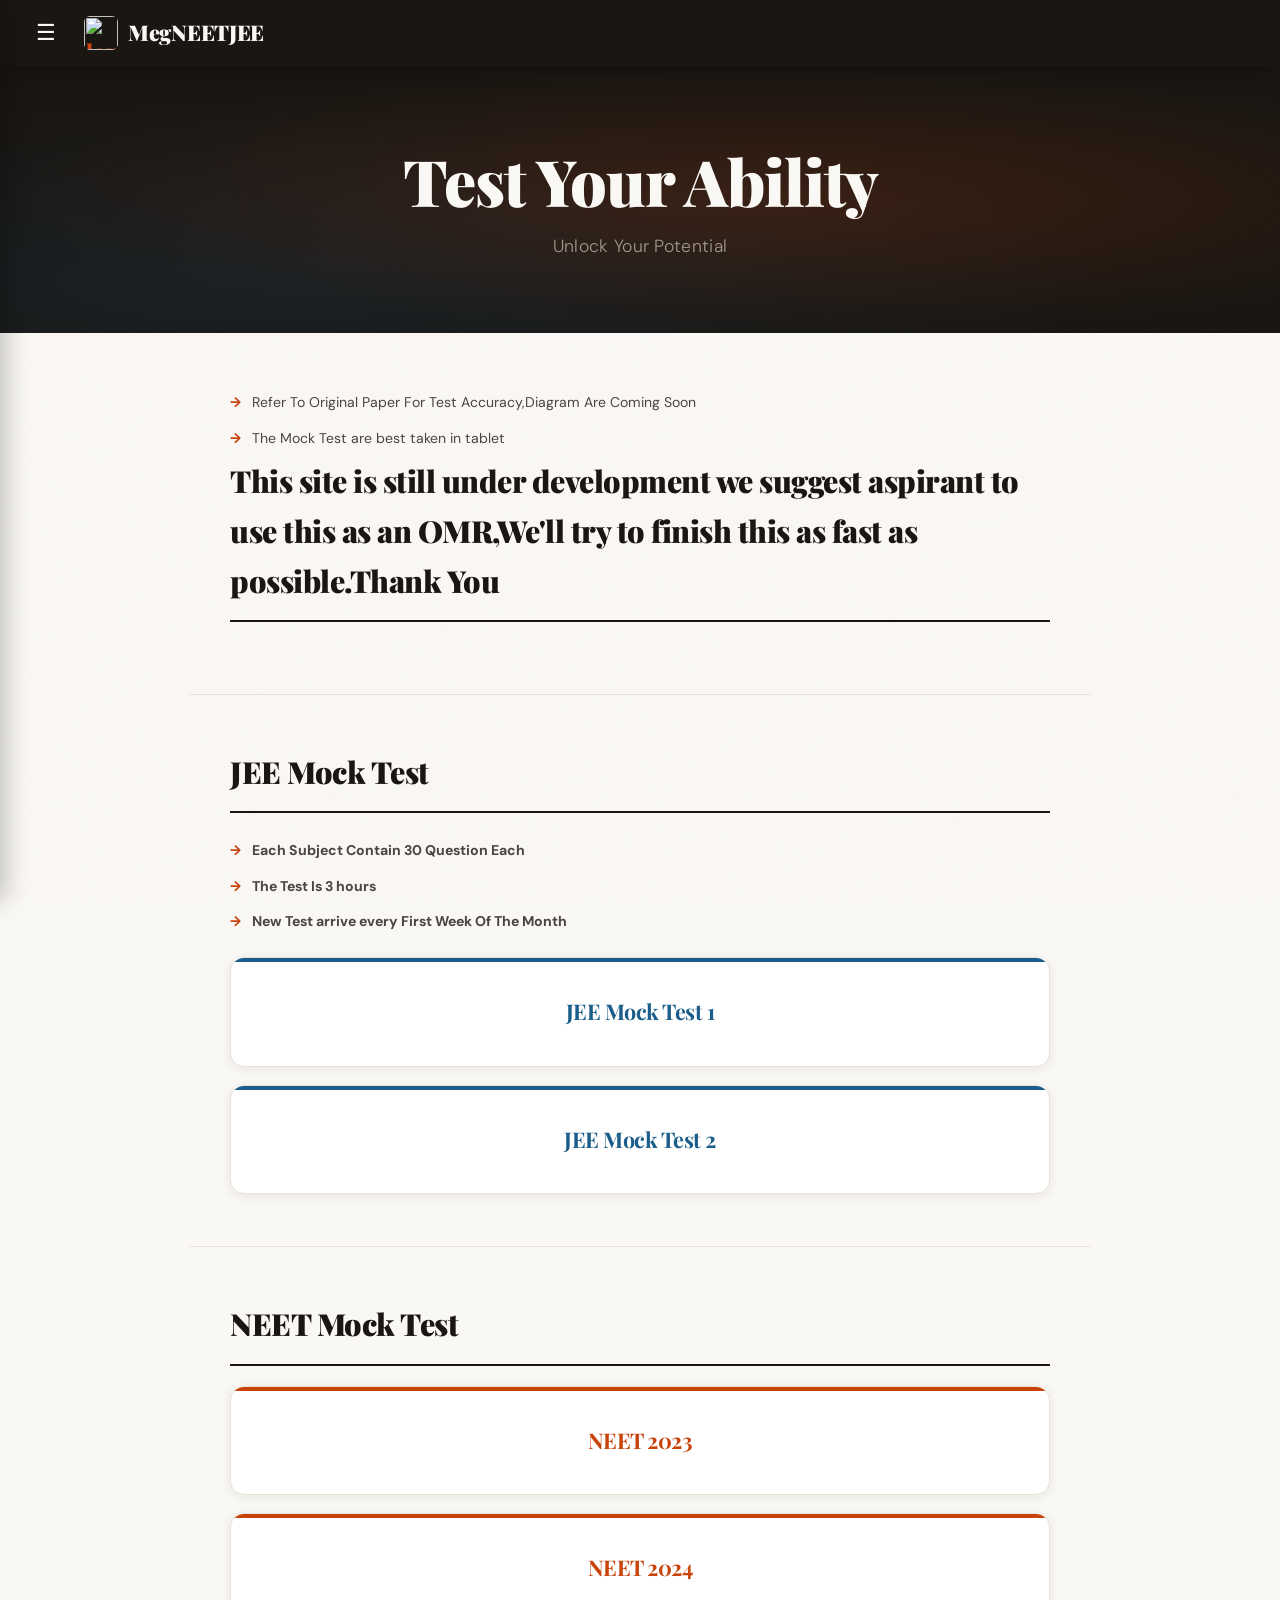
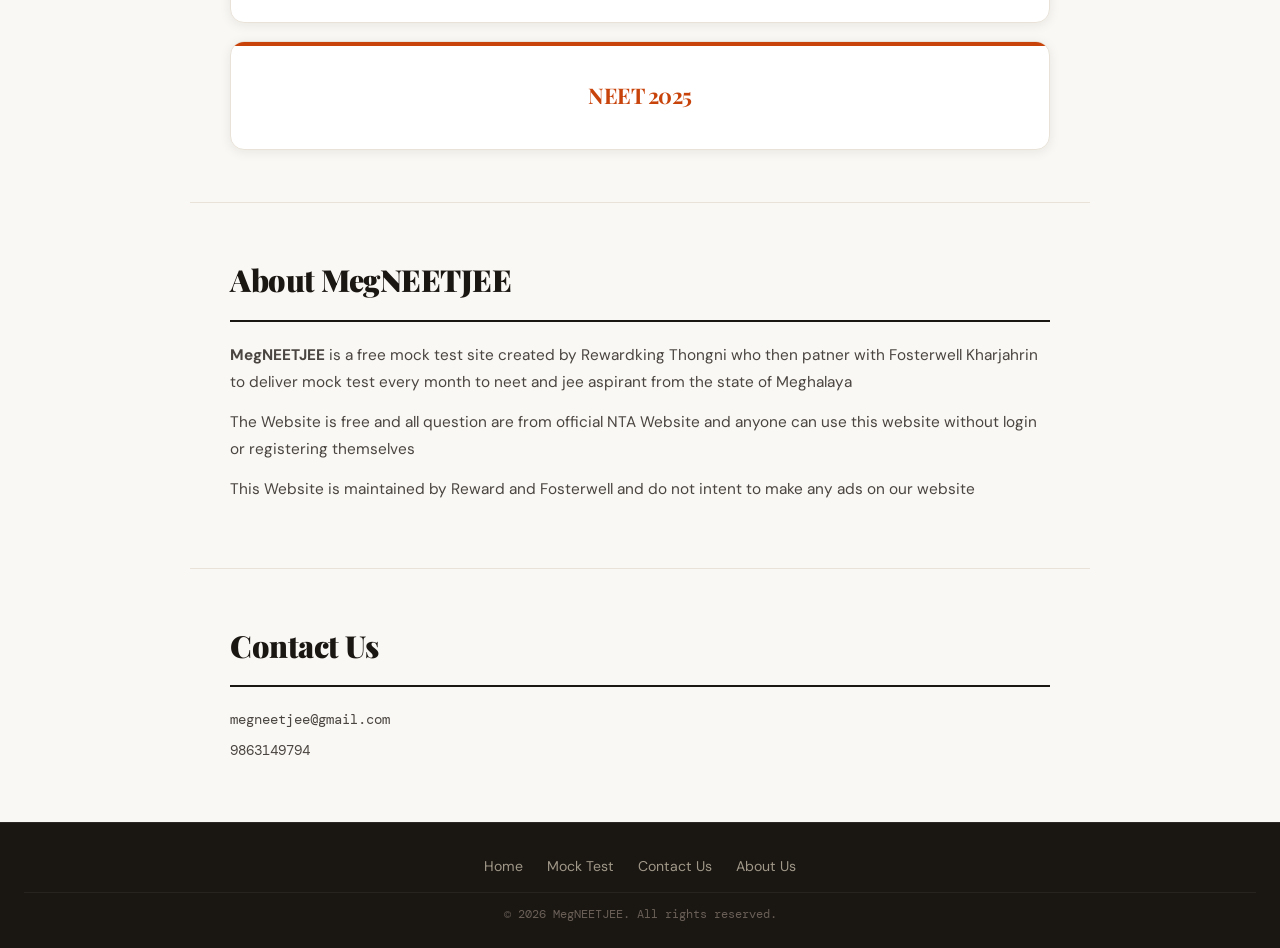
==== commit b092e31b: "Update NEET mock test section with new titles and links" ====
--- a/index.html
+++ b/index.html
@@ -46,6 +46,7 @@
 <section class='section'>
     <li>Refer To Original Paper For Test Accuracy,Diagram Are Coming Soon</li>
     <li>The Mock Test are best taken in tablet </li>
+    <h2>This site is still under development we suggest aspirant to use this as an OMR,We'll try to finish this as fast as possible.Thank You</h2>
 </section>
 <!-- MOCK TEST SECTION -->
 <section id=mocktest class="section">
@@ -62,12 +63,15 @@
  </section>
  <section class="section">
 <h2>NEET Mock Test</h2>
-        <div class="card neet" onclick="location.href='NEET.html'">
-            <h2>NEET Mock Test 1</h2>
+        <div class="card neet" onclick="location.href='NEET3.html'">
+            <h2>NEET 2023</h2>
         </div>
         <div class="card neet" onclick="location.href='NEET24.html'">
-            <h2>NEET Mock Test 2</h2>
+            <h2>NEET 2024</h2>
         </div>
+         <div class="card neet" onclick="location.href='NEET.html'">
+             <h2>NEET 2025</h2>
+         </div>
  </section>
  <!--About -->
  <section id=about class="section">
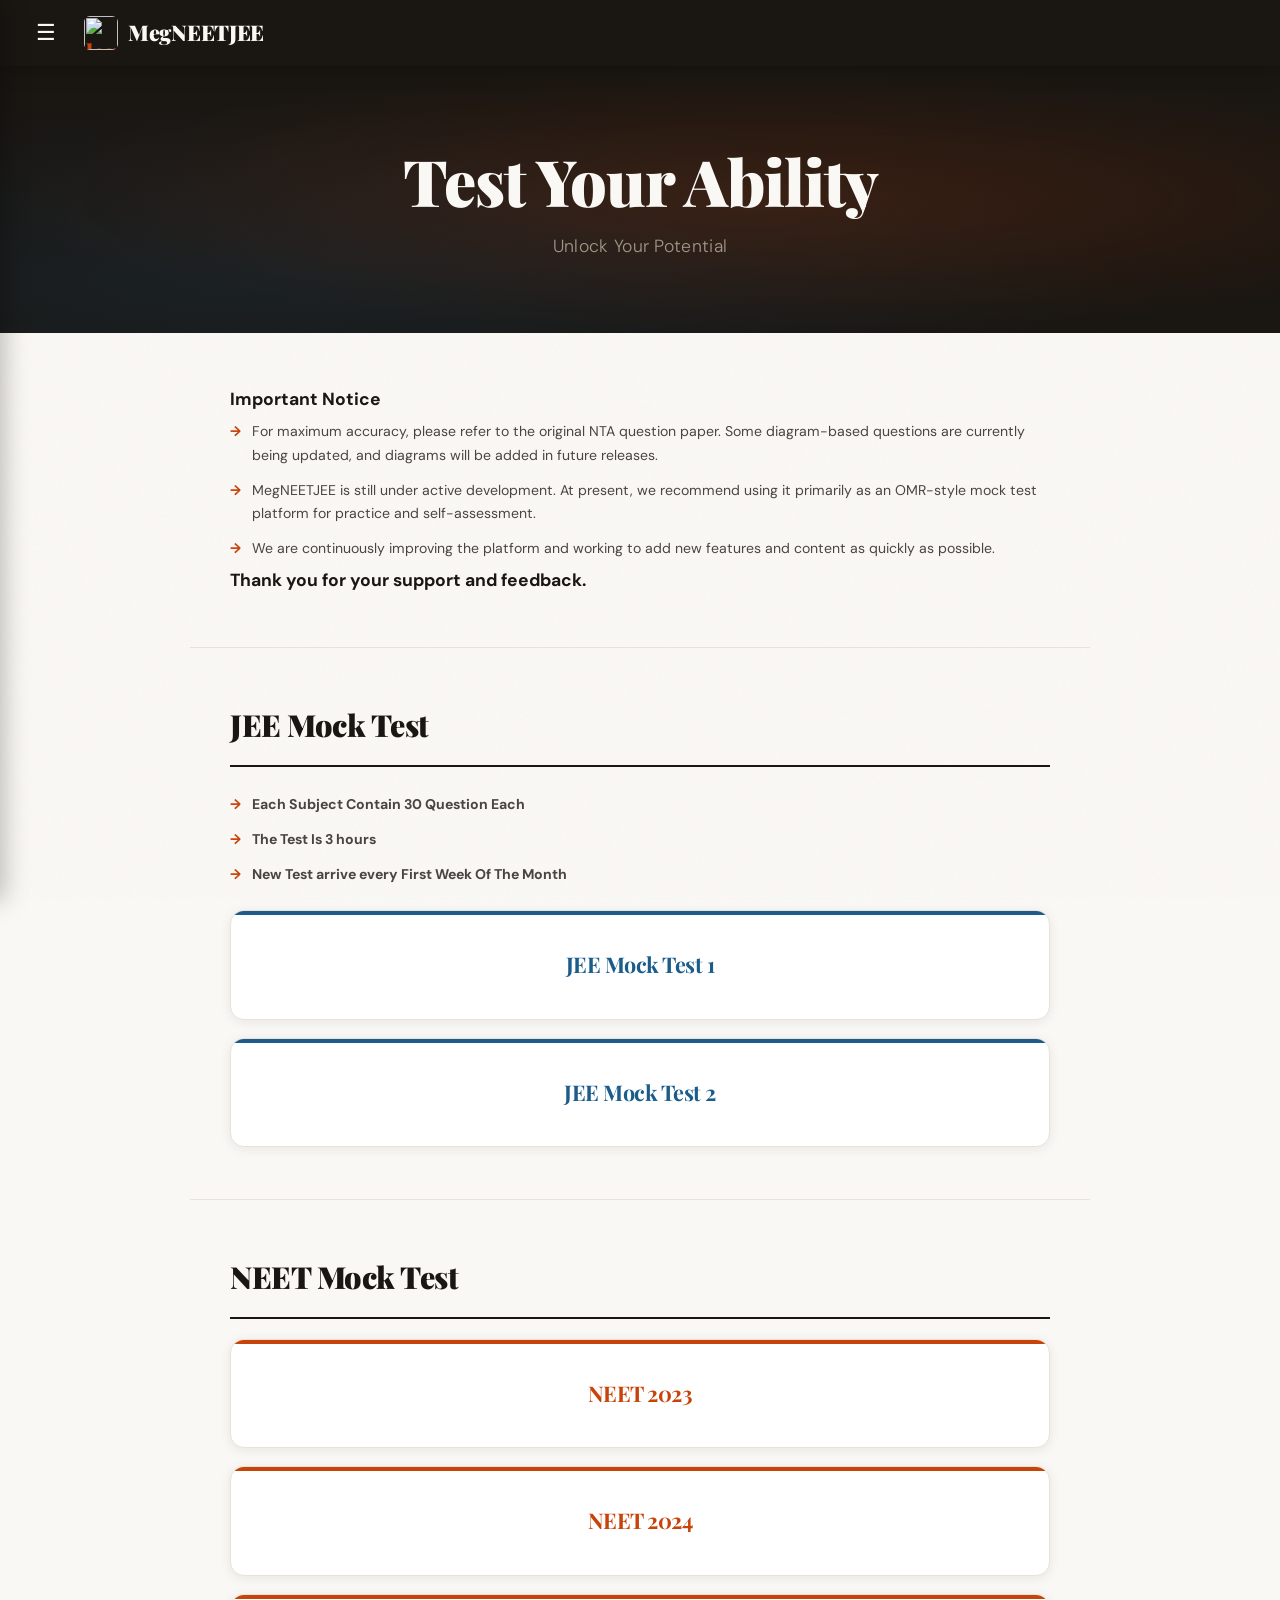
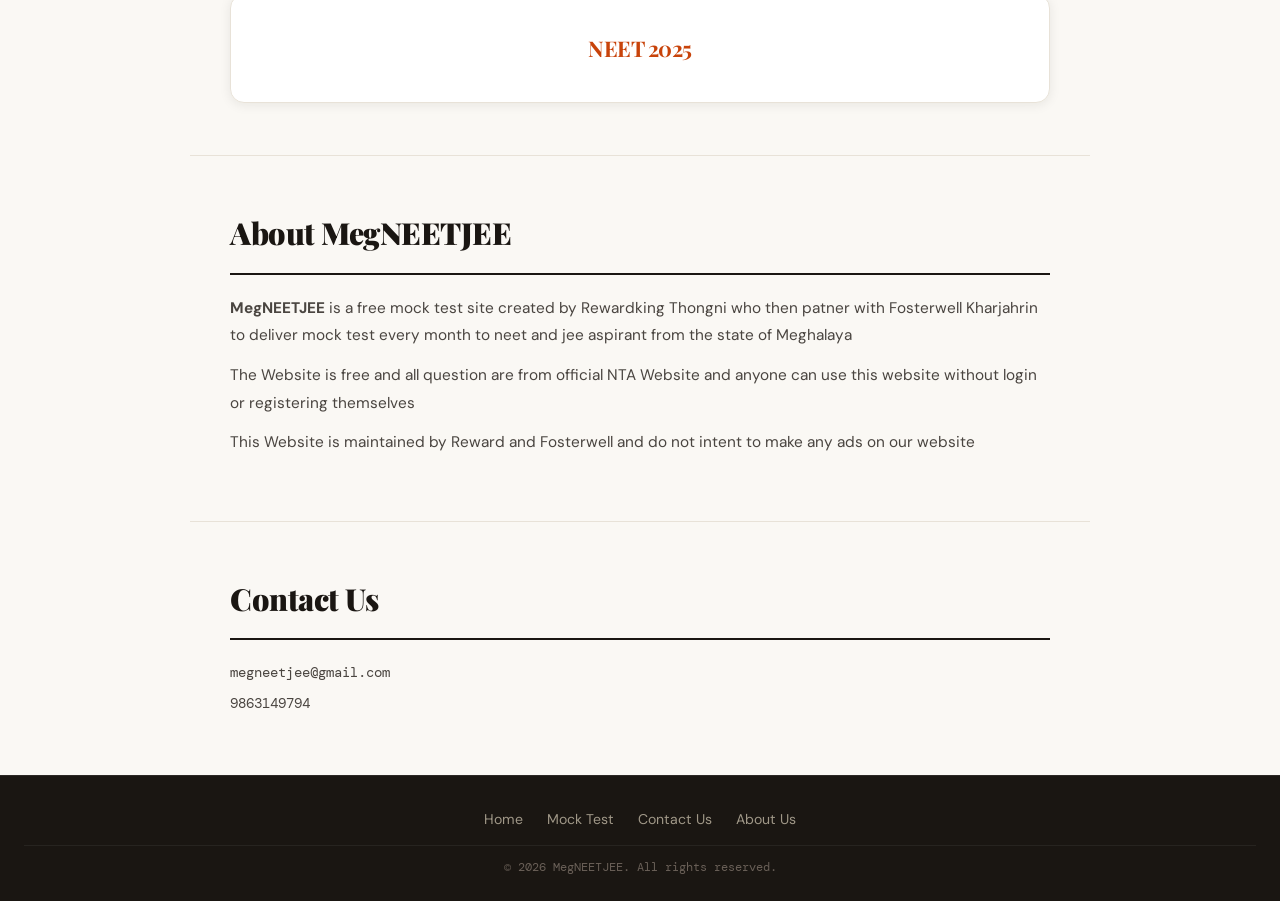
==== commit 3111d4be: "Revise important notices in index.html Updated notice section with clearer information about test ac" ====
--- a/index.html
+++ b/index.html
@@ -44,9 +44,11 @@
 <p> Unlock Your Potential</p>
 </section>
 <section class='section'>
-    <li>Refer To Original Paper For Test Accuracy,Diagram Are Coming Soon</li>
-    <li>The Mock Test are best taken in tablet </li>
-    <h2>This site is still under development we suggest aspirant to use this as an OMR,We'll try to finish this as fast as possible.Thank You</h2>
+  <h3> Important Notice</h3>
+<li>For maximum accuracy, please refer to the original NTA question paper. Some diagram-based questions are currently being updated, and diagrams will be added in future releases.</li>
+    <li>MegNEETJEE is still under active development. At present, we recommend using it primarily as an OMR-style mock test platform for practice and self-assessment.</li>
+<li>We are continuously improving the platform and working to add new features and content as quickly as possible.</li>
+<h3>Thank you for your support and feedback.</h3>
 </section>
 <!-- MOCK TEST SECTION -->
 <section id=mocktest class="section">
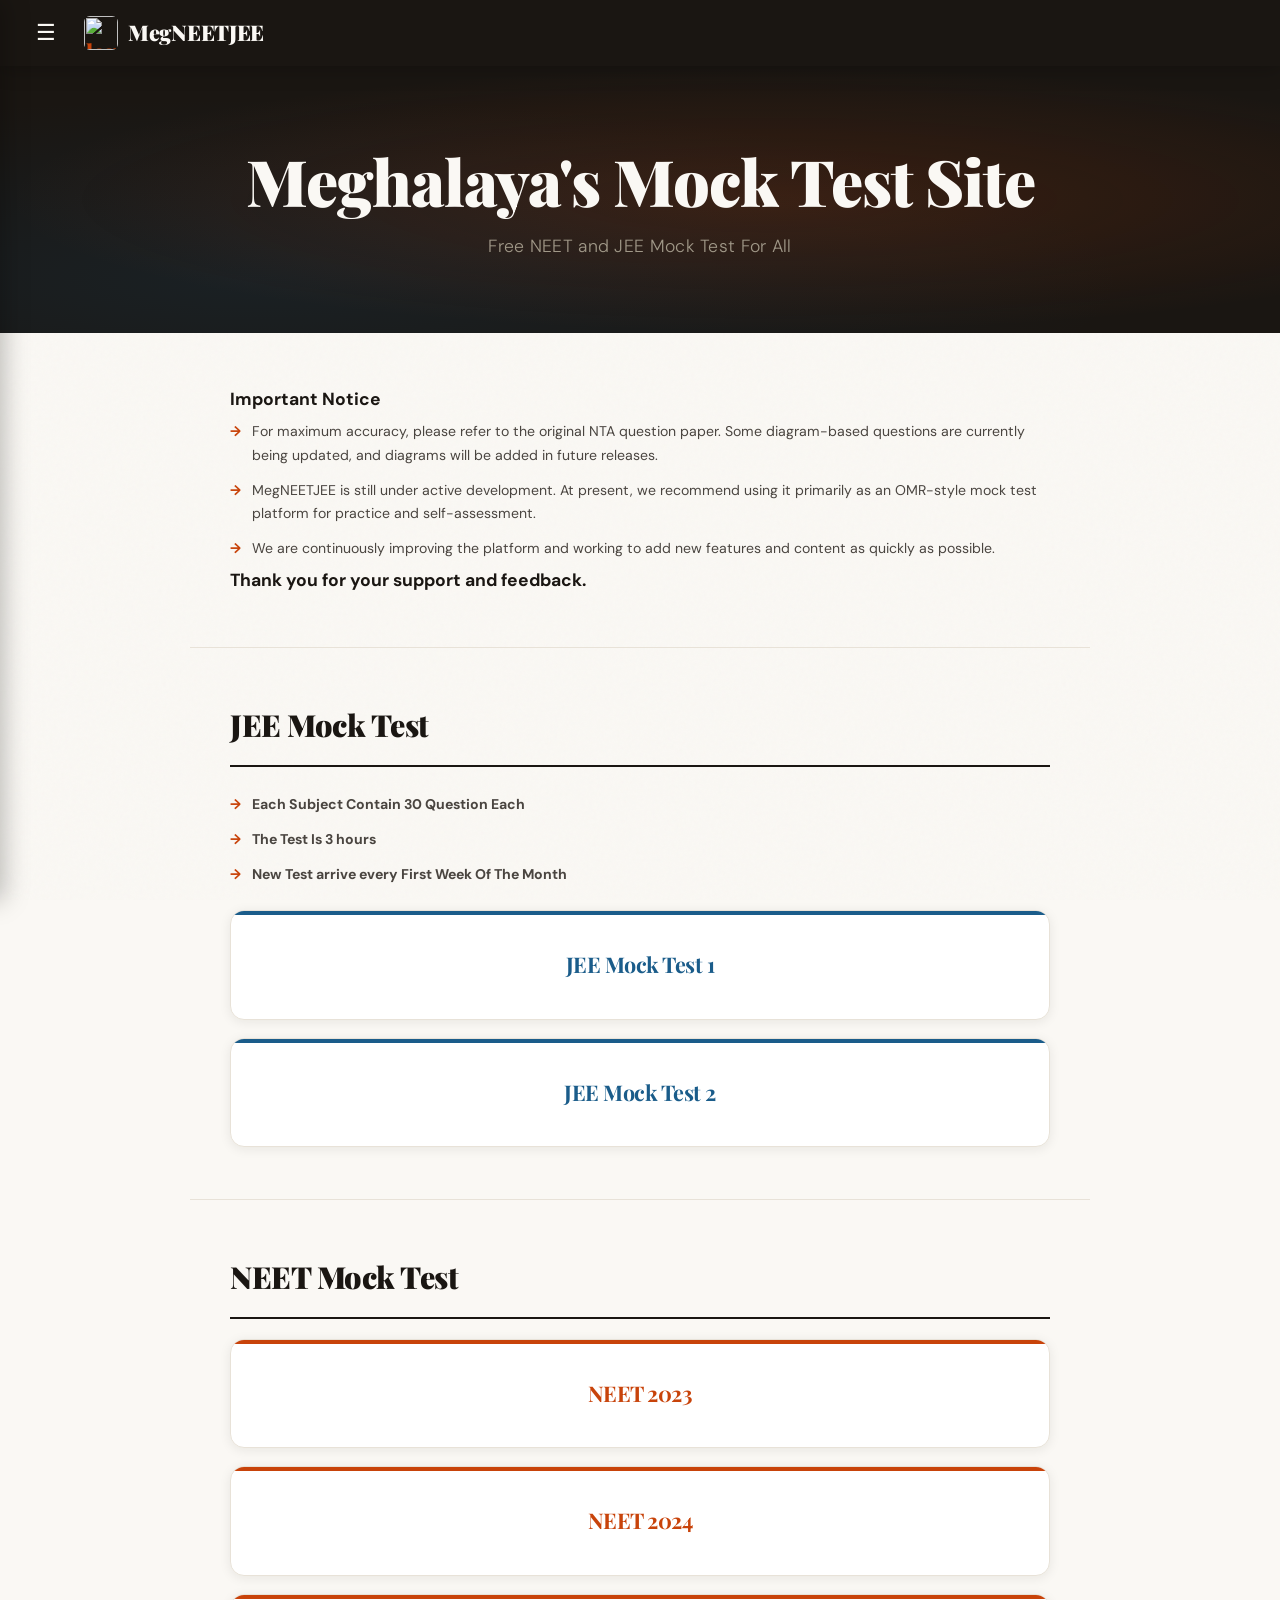
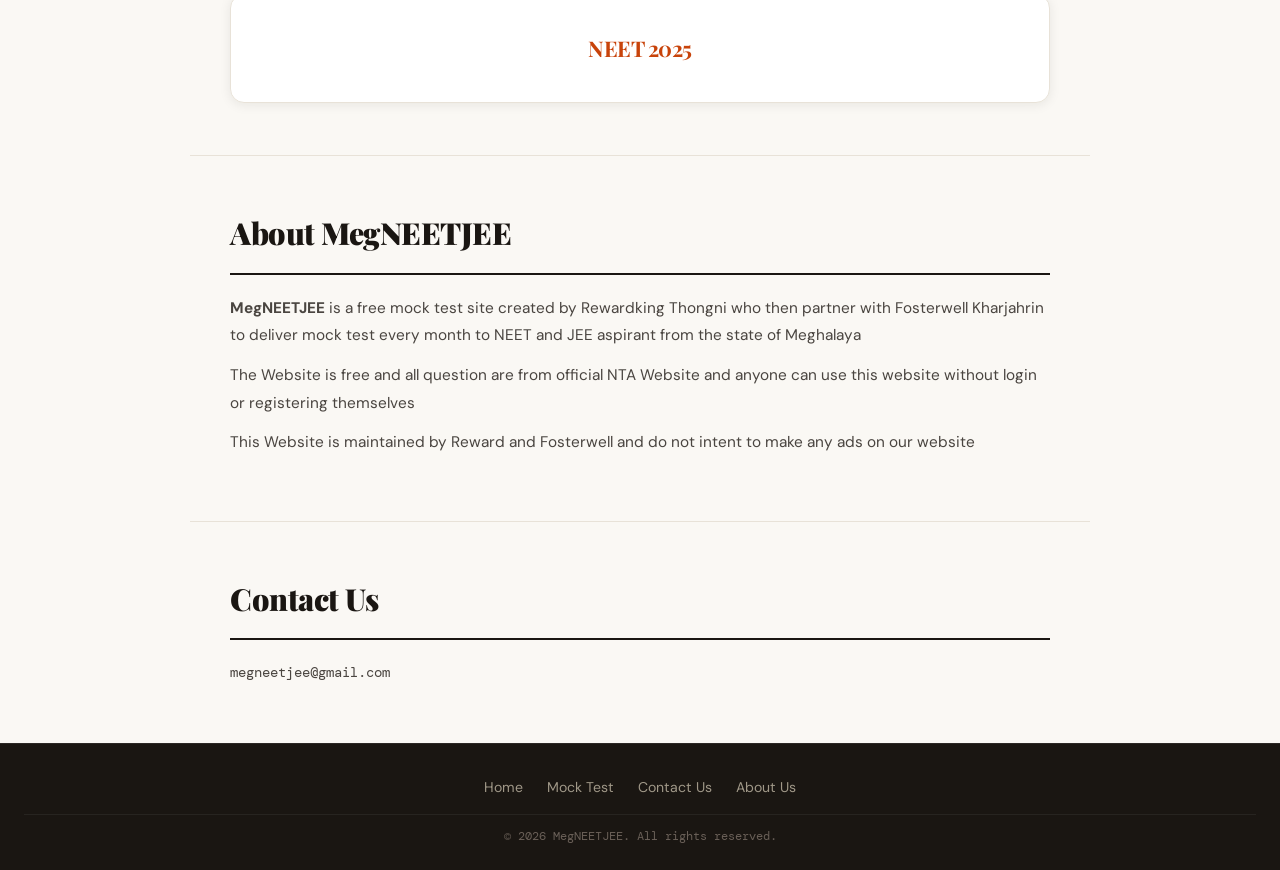
==== commit 74492b8a: "Update index.html" ====
--- a/index.html
+++ b/index.html
@@ -40,8 +40,8 @@
     </div>
 </div>
 <section id=hero class="hero">
-<h1>Test Your Ability</h1>
-<p> Unlock Your Potential</p>
+<h1>Meghalaya's Mock Test Site</h1>
+<p> Free NEET and JEE Mock Test For All</p>
 </section>
 <section class='section'>
   <h3> Important Notice</h3>
@@ -65,7 +65,7 @@
  </section>
  <section class="section">
 <h2>NEET Mock Test</h2>
-        <div class="card neet" onclick="location.href='NEET3.html'">
+        <div class="card neet" onclick="location.href='NEET23.html'">
             <h2>NEET 2023</h2>
         </div>
         <div class="card neet" onclick="location.href='NEET24.html'">
@@ -78,7 +78,7 @@
  <!--About -->
  <section id=about class="section">
  <h2> About MegNEETJEE</h2>
- <p><b>MegNEETJEE</b> is a free mock test site created by Rewardking Thongni who then patner with Fosterwell Kharjahrin to deliver mock test every month to neet and jee aspirant from the state of Meghalaya</p>
+ <p><b>MegNEETJEE</b> is a free mock test site created by Rewardking Thongni who then partner with Fosterwell Kharjahrin to deliver mock test every month to NEET and JEE aspirant from the state of Meghalaya</p>
  <p> The Website is free and all question are from official NTA Website and anyone can use this website without login or registering themselves</p>
  <p>This Website is maintained by Reward and Fosterwell and do not intent to make any ads on our website</p>
  </section>
@@ -86,7 +86,7 @@
  <section id=contact class="section">
  <h2>Contact Us </h2>
  <p>megneetjee@gmail.com</p>
- <p>9863149794</p>
+ <p></p>
  </section>
 
 <!-- Footer -->
